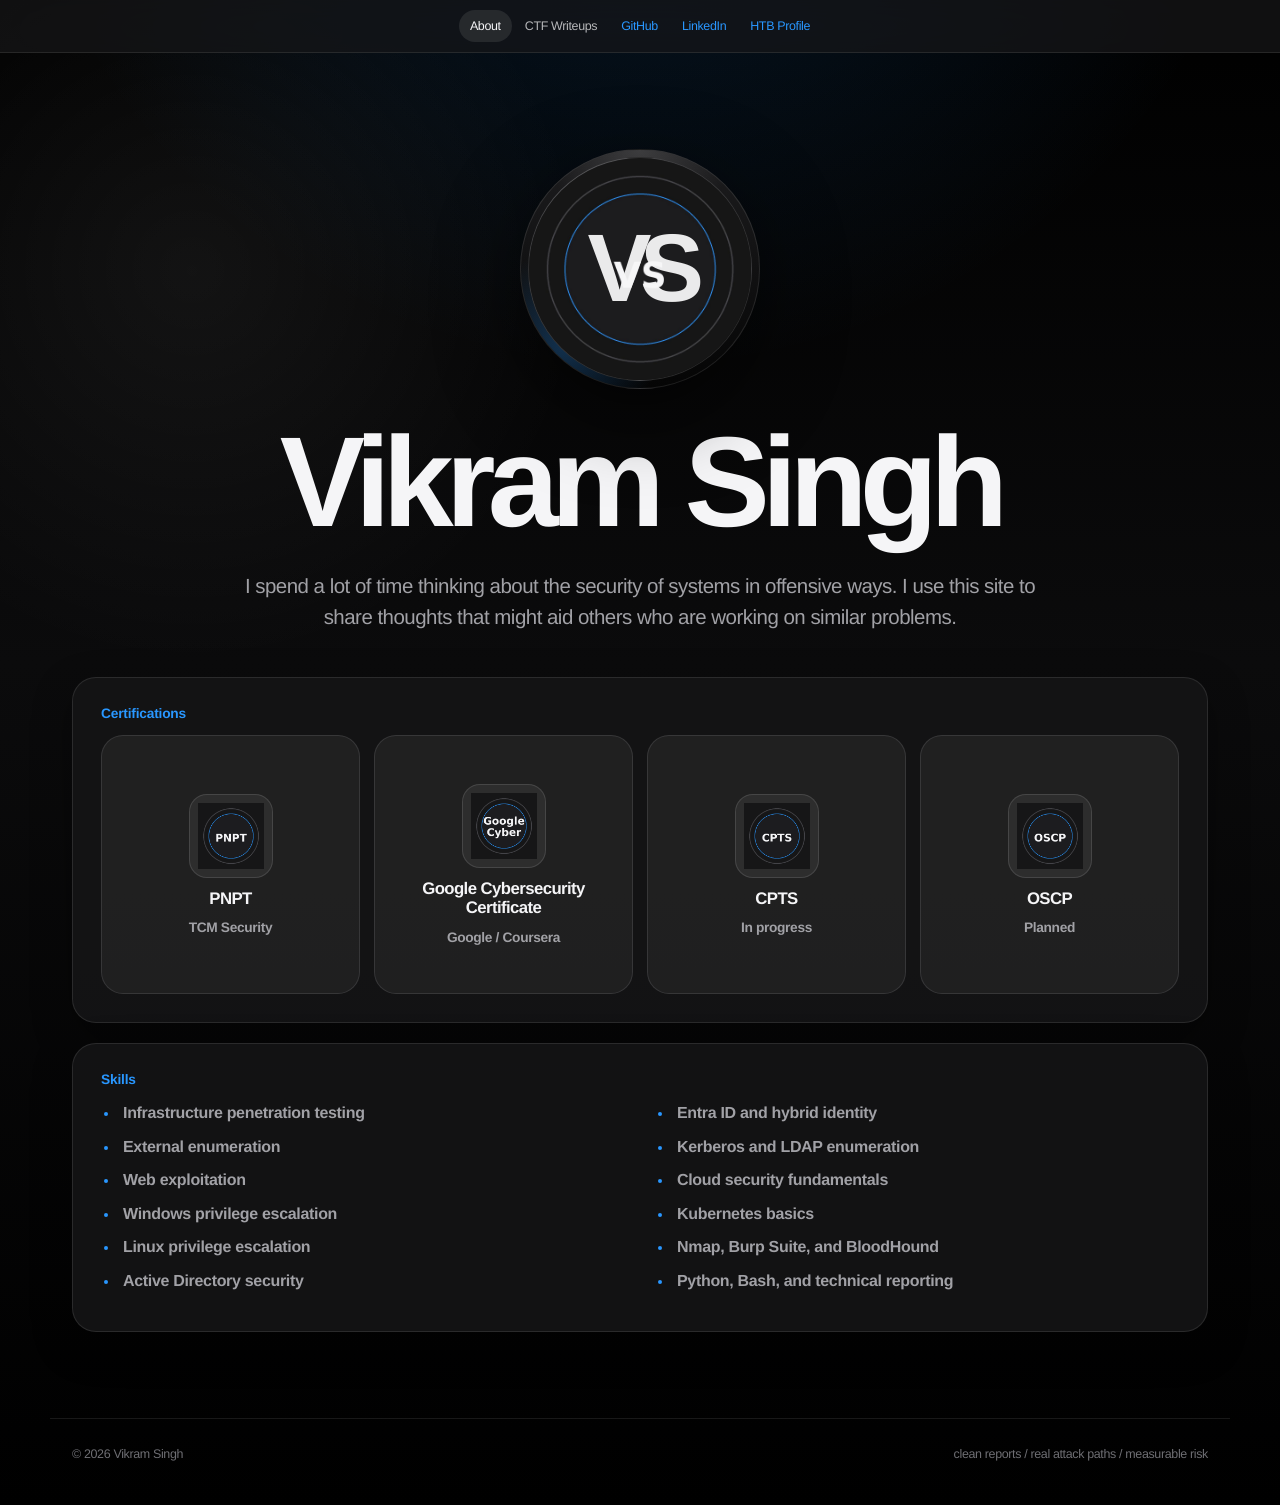
==== index.html @ 24d96edd "Update index.html" ====
<!DOCTYPE html>
<html lang="en">
<head>
  <meta charset="UTF-8" />
  <meta name="viewport" content="width=device-width, initial-scale=1.0" />
  <meta name="description" content="Vikram Singh — aspiring penetration tester focused on infrastructure security, Active Directory, hybrid identity, cloud misconfigurations, and technical reporting." />
  <title>Vikram Singh | Penetration Testing Portfolio</title>
  <link rel="stylesheet" href="assets/css/styles.css" />
</head>
<body>
  <canvas id="matrixCanvas" aria-hidden="true"></canvas>
  <div class="noise" aria-hidden="true"></div>
  <div class="orb one" aria-hidden="true"></div>
  <div class="orb two" aria-hidden="true"></div>

  <header class="site-header">
    <nav class="nav-shell" aria-label="Primary navigation">
      <button class="mobile-toggle" id="mobileToggle" type="button" aria-label="Toggle navigation">menu</button>
      <div class="nav-links" id="navLinks">
        <a class="nav-link" data-route="about" href="#about">About</a>
        <a class="nav-link" data-route="writeups" href="#writeups">CTF Writeups</a>
        <a class="nav-link external-link" href="https://github.com/Vikram-Singh-Gill" target="_blank" rel="noopener">GitHub</a>
        <a class="nav-link external-link" href="www.linkedin.com/in/vikram-singh-gill" target="_blank" rel="noopener">LinkedIn</a>
        <a class="nav-link external-link" href="https://profile.hackthebox.com/profile/019db6a4-2dd8-7208-b304-27d9979fbb0a" target="_blank" rel="noopener">HTB Profile</a>
      </div>
    </nav>
  </header>

  <main>
    <section id="about" class="page active" data-page="about">
      <div class="container hero about-hero">
        <aside class="profile-card round-profile" aria-label="Profile picture">
          <div class="profile-frame">
            <div class="profile-fallback">VS</div>
            <img src="assets/profile.jpg" alt="Vikram Singh profile picture" onerror="this.style.display='none'" />
          </div>
        </aside>

        <div>
          <h1>Vikram <span class="mono-accent">Singh</span></h1>
          <p class="about-copy">I spend a lot of time thinking about the security of systems in offensive ways. I use this site to share thoughts that might aid others who are working on similar problems.</p>
        </div>
      </div>

      <div class="container certifications-section">
        <article class="card cert-card">
          <div class="panel-title">Certifications</div>
          <div class="cert-grid">
            <a class="cert-link" href="https://certifications.tcm-sec.com/pnpt/" target="_blank" rel="noopener">
              <div class="cert-logo">
                <img src="assets/certs/pnpt.png" alt="PNPT logo" onerror="this.style.display='none'; this.nextElementSibling.style.display='block';" />
                <span style="display: none;">PNPT</span>
              </div>
              <strong>PNPT</strong>
              <span>TCM Security</span>
            </a>
            <a class="cert-link" href="https://www.coursera.org/professional-certificates/google-cybersecurity" target="_blank" rel="noopener">
              <div class="cert-logo">
                <img src="assets/certs/google-cybersecurity.png" alt="Google Cybersecurity Certificate logo" onerror="this.style.display='none'; this.nextElementSibling.style.display='block';" />
                <span style="display: none;">G</span>
              </div>
              <strong>Google Cybersecurity Certificate</strong>
              <span>Google / Coursera</span>
            </a>
            <a class="cert-link" href="https://academy.hackthebox.com/preview/certifications/htb-certified-penetration-testing-specialist" target="_blank" rel="noopener">
              <div class="cert-logo">
                <img src="assets/certs/cpts.png" alt="CPTS logo" onerror="this.style.display='none'; this.nextElementSibling.style.display='block';" />
                <span style="display: none;">CPTS</span>
              </div>
              <strong>CPTS</strong>
              <span>In progress</span>
            </a>
            <a class="cert-link" href="https://www.offsec.com/courses/pen-200/" target="_blank" rel="noopener">
              <div class="cert-logo">
                <img src="assets/certs/oscp.png" alt="OSCP logo" onerror="this.style.display='none'; this.nextElementSibling.style.display='block';" />
                <span style="display: none;">OSCP</span>
              </div>
              <strong>OSCP</strong>
              <span>Planned</span>
            </a>
          </div>
        </article>

        <article class="card skills-card" style="margin-top: 20px;">
          <div class="panel-title">Skills</div>
          <ul class="skills-list">
            <li>Infrastructure penetration testing</li>
            <li>External enumeration</li>
            <li>Web exploitation</li>
            <li>Windows privilege escalation</li>
            <li>Linux privilege escalation</li>
            <li>Active Directory security</li>
            <li>Entra ID and hybrid identity</li>
            <li>Kerberos and LDAP enumeration</li>
            <li>Cloud security fundamentals</li>
            <li>Kubernetes basics</li>
            <li>Nmap, Burp Suite, and BloodHound</li>
            <li>Python, Bash, and technical reporting</li>
          </ul>
        </article>
      </div>
    </section>

    <section id="writeups" class="page" data-page="writeups">
      <div class="container">
        <div class="section-heading">
          <div>
            <div class="section-kicker">./ctf-writeups --retired-authorized</div>
            <h2 class="section-title">CTF writeups.</h2>
          </div>
          <p class="section-copy">Blog-style notes for retired or authorized CTF machines. Each writeup focuses on methodology, key decisions, commands, and lessons learned.</p>
        </div>
        <div class="grid three" id="writeupsGrid"></div>
      </div>
    </section>
  </main>

  <footer>
    <span>© <span id="year"></span> Vikram Singh</span>
    <span>clean reports / real attack paths / measurable risk</span>
  </footer>

  <script src="assets/js/main.js"></script>
</body>
</html>
---- assets/css/styles.css ----
:root {
  --bg: #000000;
  --bg-soft: #0b0b0c;
  --panel: #161617;
  --panel-hover: #1d1d1f;
  --panel-soft: rgba(255, 255, 255, 0.055);
  --text: #f5f5f7;
  --muted: #a1a1a6;
  --dim: #6e6e73;
  --line: rgba(255, 255, 255, 0.1);
  --accent: #2997ff;
  --accent-hover: #46a6ff;
  --accent-soft: rgba(41, 151, 255, 0.14);
  --success: #30d158;
  --yellow: #ffd60a;
  --red: #ff453a;
  --shadow: 0 28px 80px rgba(0, 0, 0, 0.52);
  --shadow-soft: 0 14px 38px rgba(0, 0, 0, 0.34);
  --radius-xl: 34px;
  --radius-lg: 24px;
  --max: 1180px;
  --sans: -apple-system, BlinkMacSystemFont, "SF Pro Display", "SF Pro Text", "Helvetica Neue", Helvetica, Arial, sans-serif;
  --mono: "SFMono-Regular", "SF Mono", Consolas, "Liberation Mono", Menlo, monospace;
}

* { box-sizing: border-box; }

html {
  scroll-behavior: smooth;
  background: var(--bg);
}

body {
  margin: 0;
  min-height: 100vh;
  background:
    radial-gradient(circle at 50% -18%, rgba(41, 151, 255, 0.18), transparent 34%),
    radial-gradient(circle at 15% 18%, rgba(255, 255, 255, 0.06), transparent 24%),
    linear-gradient(180deg, #000000 0%, #0b0b0c 44%, #000000 100%);
  color: var(--text);
  font-family: var(--sans);
  letter-spacing: -0.022em;
  overflow-x: hidden;
  -webkit-font-smoothing: antialiased;
  text-rendering: geometricPrecision;
}

body::selection { background: var(--accent-soft); color: var(--text); }

a { color: inherit; text-decoration: none; }
img { max-width: 100%; display: block; }

#matrixCanvas {
  position: fixed;
  inset: 0;
  z-index: -3;
  opacity: 0.08;
  pointer-events: none;
  mix-blend-mode: screen;
}

.noise {
  position: fixed;
  inset: 0;
  z-index: -2;
  opacity: 0.035;
  pointer-events: none;
  background-image: url("data:image/svg+xml,%3Csvg viewBox='0 0 220 220' xmlns='http://www.w3.org/2000/svg'%3E%3Cfilter id='n'%3E%3CfeTurbulence type='fractalNoise' baseFrequency='0.75' numOctaves='4' stitchTiles='stitch'/%3E%3C/filter%3E%3Crect width='100%25' height='100%25' filter='url(%23n)' opacity='0.55'/%3E%3C/svg%3E");
}

.orb {
  position: fixed;
  width: 540px;
  height: 540px;
  border-radius: 999px;
  z-index: -1;
  pointer-events: none;
  filter: blur(26px);
  opacity: 0.55;
}

.orb.one {
  top: 140px;
  left: -270px;
  background: radial-gradient(circle, rgba(41, 151, 255, 0.12), transparent 68%);
}

.orb.two {
  right: -270px;
  bottom: 80px;
  background: radial-gradient(circle, rgba(255, 255, 255, 0.07), transparent 68%);
}

.site-header {
  position: sticky;
  top: 0;
  z-index: 50;
  border-bottom: 1px solid rgba(255, 255, 255, 0.09);
  background: rgba(22, 22, 23, 0.74);
  backdrop-filter: saturate(180%) blur(24px);
  -webkit-backdrop-filter: saturate(180%) blur(24px);
}

.nav-shell {
  max-width: var(--max);
  margin: 0 auto;
  min-height: 52px;
  padding: 0 22px;
  display: flex;
  align-items: center;
  justify-content: center;
  gap: 18px;
}

.nav-links {
  display: flex;
  align-items: center;
  justify-content: flex-end;
  flex-wrap: wrap;
  gap: 2px;
}

.nav-link {
  border: 1px solid transparent;
  color: rgba(245, 245, 247, 0.72);
  font-size: 0.78rem;
  font-weight: 500;
  padding: 8px 10px;
  border-radius: 999px;
  transition: color 160ms ease, background 160ms ease;
}

.nav-link:hover,
.nav-link.active {
  color: var(--text);
  background: rgba(255, 255, 255, 0.09);
}

.external-link { color: var(--accent); }

.mobile-toggle {
  display: none;
  border: 0;
  background: transparent;
  color: var(--text);
  border-radius: 999px;
  padding: 8px 10px;
  font-family: var(--sans);
  font-size: 0.82rem;
  cursor: pointer;
}

main { min-height: calc(100vh - 90px); }

.page {
  display: none;
  animation: pageIn 420ms ease both;
}

.page.active { display: block; }

@keyframes pageIn {
  from { opacity: 0; transform: translateY(8px); }
  to { opacity: 1; transform: translateY(0); }
}

.container {
  max-width: var(--max);
  margin: 0 auto;
  padding: 86px 22px;
}

.hero {
  min-height: calc(100vh - 53px);
  display: grid;
  grid-template-columns: minmax(0, 1.1fr) minmax(280px, 0.9fr);
  gap: 42px;
  align-items: center;
  padding-top: 74px;
  padding-bottom: 82px;
}

.eyebrow {
  display: inline-flex;
  align-items: center;
  gap: 9px;
  margin-bottom: 18px;
  border: 1px solid rgba(255, 255, 255, 0.11);
  background: rgba(255, 255, 255, 0.07);
  color: var(--muted);
  border-radius: 999px;
  padding: 7px 12px;
  font-size: 0.78rem;
  font-weight: 600;
  letter-spacing: -0.01em;
}

.status-dot {
  width: 8px;
  height: 8px;
  border-radius: 50%;
  background: var(--success);
  box-shadow: 0 0 0 4px rgba(48, 209, 88, 0.14);
}

h1, h2, h3, h4 {
  margin: 0;
  line-height: 1.03;
  letter-spacing: -0.062em;
}

h1 {
  max-width: 880px;
  font-size: clamp(4.2rem, 10vw, 8.9rem);
  font-weight: 700;
}

.about-hero {
  min-height: auto;
  grid-template-columns: 1fr;
  justify-items: center;
  text-align: center;
  gap: 28px;
  padding-top: 96px;
  padding-bottom: 44px;
}

.about-copy {
  max-width: 820px;
  margin: 22px auto 0;
  color: var(--muted);
  font-size: clamp(1.08rem, 1.8vw, 1.28rem);
  line-height: 1.52;
  letter-spacing: -0.025em;
}

.profile-card {
  position: relative;
  border: 1px solid rgba(255, 255, 255, 0.1);
  background: linear-gradient(180deg, #1d1d1f 0%, #050505 100%);
  border-radius: var(--radius-xl);
  padding: 18px;
  box-shadow: var(--shadow);
  overflow: hidden;
  color: var(--text);
}

.profile-card::before {
  content: "";
  position: absolute;
  inset: 0;
  background:
    radial-gradient(circle at 50% 0%, rgba(255, 255, 255, 0.14), transparent 34%),
    radial-gradient(circle at 18% 82%, rgba(41, 151, 255, 0.28), transparent 34%);
  pointer-events: none;
}

.profile-frame {
  position: relative;
  z-index: 1;
  aspect-ratio: 4 / 5;
  overflow: hidden;
  border-radius: 26px;
  border: 1px solid rgba(255, 255, 255, 0.13);
  background:
    radial-gradient(circle at 35% 18%, rgba(255, 255, 255, 0.18), transparent 34%),
    linear-gradient(145deg, #2a2a2d, #050505);
}

.profile-frame img {
  width: 100%;
  height: 100%;
  object-fit: cover;
}

.profile-fallback {
  position: absolute;
  inset: 0;
  display: grid;
  place-items: center;
  color: rgba(245, 245, 247, 0.95);
  font-size: clamp(3.8rem, 10vw, 6rem);
  font-weight: 700;
  letter-spacing: -0.12em;
}

.round-profile {
  width: clamp(170px, 24vw, 240px);
  height: clamp(170px, 24vw, 240px);
  padding: 7px;
  border-radius: 50%;
  margin: 0 auto;
}

.round-profile .profile-frame {
  width: 100%;
  height: 100%;
  aspect-ratio: 1;
  border-radius: 50%;
}

.certifications-section { padding-top: 0; }

.cert-card, .skills-card { width: 100%; }

.cert-grid {
  display: grid;
  grid-template-columns: repeat(4, minmax(0, 1fr));
  gap: 14px;
  margin-top: 4px;
}

.cert-link {
  display: flex;
  flex-direction: column;
  align-items: center;
  justify-content: center;
  gap: 12px;
  aspect-ratio: 1 / 1;
  width: 100%;
  border: 1px solid rgba(255, 255, 255, 0.1);
  background: rgba(255, 255, 255, 0.055);
  border-radius: 22px;
  padding: 20px;
  text-align: center;
  transition: transform 180ms ease, border-color 180ms ease, background 180ms ease;
}

.cert-link:hover {
  transform: translateY(-3px);
  border-color: rgba(41, 151, 255, 0.38);
  background: var(--accent-soft);
}

.cert-logo {
  width: 84px;
  height: 84px;
  display: grid;
  place-items: center;
  border: 1px solid rgba(255, 255, 255, 0.12);
  background: rgba(255, 255, 255, 0.06);
  border-radius: 18px;
  overflow: hidden;
}

.cert-logo img {
  width: 100%;
  height: 100%;
  object-fit: contain;
  padding: 8px;
}

.cert-logo span {
  color: var(--accent);
  font-size: 1rem;
  font-weight: 800;
  text-align: center;
  white-space: normal;
}

.cert-link strong {
  color: var(--text);
  font-size: 1.05rem;
  line-height: 1.12;
  letter-spacing: -0.035em;
}

.cert-link > span {
  color: var(--muted);
  font-size: 0.86rem;
  font-weight: 600;
  text-align: center;
  white-space: normal;
}

.section-heading {
  display: flex;
  align-items: end;
  justify-content: space-between;
  gap: 24px;
  margin-bottom: 26px;
}

.section-kicker {
  color: var(--accent);
  font-size: 0.82rem;
  font-weight: 700;
  margin-bottom: 12px;
  letter-spacing: -0.01em;
}

.section-title {
  color: var(--text);
  font-size: clamp(2.7rem, 6vw, 5.1rem);
  font-weight: 700;
}

.section-copy {
  max-width: 590px;
  color: var(--muted);
  font-size: 1.04rem;
  line-height: 1.58;
  letter-spacing: -0.025em;
}

.grid {
  display: grid;
  gap: 20px;
}

.grid.three { grid-template-columns: repeat(3, minmax(0, 1fr)); }

.card {
  position: relative;
  border: 1px solid rgba(255, 255, 255, 0.1);
  background: rgba(22, 22, 23, 0.86);
  border-radius: var(--radius-lg);
  padding: 28px;
  box-shadow: var(--shadow-soft);
  overflow: hidden;
  transition: transform 220ms ease, box-shadow 220ms ease, background 220ms ease, border-color 220ms ease;
}

.card:hover {
  transform: translateY(-3px);
  border-color: rgba(255, 255, 255, 0.16);
  background: rgba(29, 29, 31, 0.95);
  box-shadow: var(--shadow);
}

.card h3 {
  position: relative;
  z-index: 1;
  color: var(--text);
  font-size: 1.55rem;
  font-weight: 700;
  letter-spacing: -0.045em;
  margin-bottom: 12px;
}

.card p, .card li {
  position: relative;
  z-index: 1;
  color: var(--muted);
  line-height: 1.58;
  letter-spacing: -0.02em;
}

.card ul {
  position: relative;
  z-index: 1;
  margin: 0;
  padding-left: 18px;
}

.panel-title {
  color: var(--accent);
  font-size: 0.86rem;
  font-weight: 700;
  margin-bottom: 14px;
  letter-spacing: -0.015em;
}

.skills-list {
  columns: 2;
  column-gap: 48px;
  margin: 0;
  padding-left: 20px;
}

.skills-list li {
  break-inside: avoid;
  color: var(--muted);
  font-size: 1rem;
  font-weight: 600;
  line-height: 1.6;
  margin-bottom: 8px;
  padding-left: 4px;
}

.skills-list li::marker { color: var(--accent); }

.rank {
  display: inline-flex;
  align-items: center;
  gap: 8px;
  margin-bottom: 20px;
  color: var(--accent);
  border: 1px solid rgba(41, 151, 255, 0.24);
  background: var(--accent-soft);
  border-radius: 999px;
  padding: 7px 11px;
  font-size: 0.76rem;
  font-weight: 700;
  letter-spacing: -0.01em;
}

.difficulty-easy {
  color: var(--success);
  border-color: rgba(48, 209, 88, 0.28);
  background: rgba(48, 209, 88, 0.12);
}

.difficulty-medium {
  color: var(--yellow);
  border-color: rgba(255, 214, 10, 0.32);
  background: rgba(255, 214, 10, 0.12);
}

.difficulty-hard, .difficulty-insane {
  color: var(--red);
  border-color: rgba(255, 69, 58, 0.32);
  background: rgba(255, 69, 58, 0.12);
}

.hero-actions {
  display: flex;
  flex-wrap: wrap;
  gap: 13px;
  margin-top: 34px;
}

.btn {
  display: inline-flex;
  align-items: center;
  justify-content: center;
  gap: 10px;
  min-height: 44px;
  border-radius: 999px;
  padding: 0 20px;
  border: 1px solid rgba(41, 151, 255, 0.28);
  color: var(--accent);
  background: transparent;
  font-weight: 600;
  font-size: 0.98rem;
  transition: 180ms ease;
  cursor: pointer;
}

.btn:hover {
  color: var(--accent-hover);
  transform: translateY(-1px);
}

.writeup-layout {
  display: grid;
  grid-template-columns: minmax(0, 1fr) 270px;
  gap: 24px;
  align-items: start;
}

.toc {
  position: sticky;
  top: 84px;
  border: 1px solid rgba(255, 255, 255, 0.09);
  background: rgba(22, 22, 23, 0.82);
  backdrop-filter: saturate(180%) blur(22px);
  -webkit-backdrop-filter: saturate(180%) blur(22px);
  border-radius: var(--radius-lg);
  padding: 18px;
  box-shadow: var(--shadow-soft);
}

.toc h3 {
  color: var(--text);
  font-size: 0.9rem;
  margin-bottom: 12px;
  letter-spacing: -0.02em;
}

.toc a {
  display: block;
  color: var(--muted);
  border-radius: 12px;
  padding: 9px 10px;
  font-size: 0.9rem;
  transition: 160ms ease;
}

.toc a:hover {
  color: var(--accent);
  background: var(--accent-soft);
}

.article {
  border: 1px solid rgba(255, 255, 255, 0.1);
  background: rgba(22, 22, 23, 0.88);
  border-radius: var(--radius-xl);
  padding: clamp(26px, 5vw, 52px);
  box-shadow: var(--shadow-soft);
}

.article h1 {
  color: var(--text);
  font-size: clamp(2.9rem, 6vw, 5.7rem);
  margin-bottom: 18px;
  font-weight: 700;
}

.article h2 {
  color: var(--text);
  margin-top: 48px;
  margin-bottom: 12px;
  font-size: clamp(1.8rem, 4vw, 2.7rem);
  font-weight: 700;
}

.article h3 {
  color: var(--text);
  margin-top: 28px;
  margin-bottom: 10px;
  font-size: 1.32rem;
  font-weight: 700;
}

.article p, .article li {
  color: var(--muted);
  line-height: 1.66;
  font-size: 1.04rem;
  letter-spacing: -0.02em;
}

.article code {
  font-family: var(--mono);
  color: var(--text);
  background: rgba(255, 255, 255, 0.075);
  border: 1px solid rgba(255, 255, 255, 0.11);
  border-radius: 8px;
  padding: 2px 6px;
}

pre {
  overflow: auto;
  border: 1px solid rgba(255, 255, 255, 0.11);
  background: #050505;
  border-radius: 20px;
  padding: 20px;
  color: #f5f5f7;
  line-height: 1.65;
}

pre code {
  padding: 0;
  border: 0;
  background: transparent;
  color: inherit;
}

.placeholder-image {
  display: grid;
  place-items: center;
  min-height: 260px;
  border: 1px dashed rgba(255, 255, 255, 0.16);
  background: rgba(255, 255, 255, 0.05);
  border-radius: var(--radius-lg);
  color: var(--dim);
  margin: 20px 0;
  font-weight: 600;
}

.info-table {
  width: 100%;
  border-collapse: collapse;
  overflow: hidden;
  border-radius: 18px;
  border: 1px solid rgba(255, 255, 255, 0.1);
  margin: 18px 0 8px;
  background: rgba(255, 255, 255, 0.04);
}

.info-table th,
.info-table td {
  border-bottom: 1px solid rgba(255, 255, 255, 0.09);
  padding: 14px 15px;
  text-align: left;
}

.info-table th {
  color: var(--text);
  font-size: 0.84rem;
  font-weight: 700;
  background: rgba(255, 255, 255, 0.06);
}

.info-table td { color: var(--muted); }

.info-table tr:last-child th,
.info-table tr:last-child td { border-bottom: 0; }

footer {
  max-width: var(--max);
  margin: 0 auto;
  padding: 28px 22px 44px;
  color: var(--dim);
  display: flex;
  align-items: center;
  justify-content: space-between;
  gap: 14px;
  border-top: 1px solid rgba(255, 255, 255, 0.09);
  font-size: 0.78rem;
  font-weight: 500;
}

@media (max-width: 920px) {
  .cert-grid { grid-template-columns: repeat(2, minmax(0, 1fr)); }
  .hero, .writeup-layout, .grid.three { grid-template-columns: 1fr; }
  .hero { min-height: auto; }
  .profile-card { max-width: 480px; }
  .toc { position: static; order: -1; }
}

@media (max-width: 760px) {
  .cert-grid { grid-template-columns: 1fr; }
  .skills-list { columns: 1; }
  .cert-link { aspect-ratio: auto; min-height: 190px; }
  .nav-shell {
    align-items: center;
    min-height: auto;
    flex-wrap: wrap;
    padding: 11px 16px;
  }
  .mobile-toggle {
    display: inline-flex;
    margin-left: auto;
  }
  .nav-links {
    width: 100%;
    display: none;
    justify-content: flex-start;
    padding: 8px 0 4px;
  }
  .nav-links.open { display: flex; }
  .nav-link { font-size: 0.84rem; }
  .container { padding: 58px 18px; }
  .hero { padding-top: 52px; }
  h1 { font-size: clamp(3.5rem, 16vw, 5.3rem); }
  .section-heading {
    align-items: start;
    flex-direction: column;
  }
  .article { border-radius: 24px; }
  footer {
    flex-direction: column;
    align-items: flex-start;
  }
}
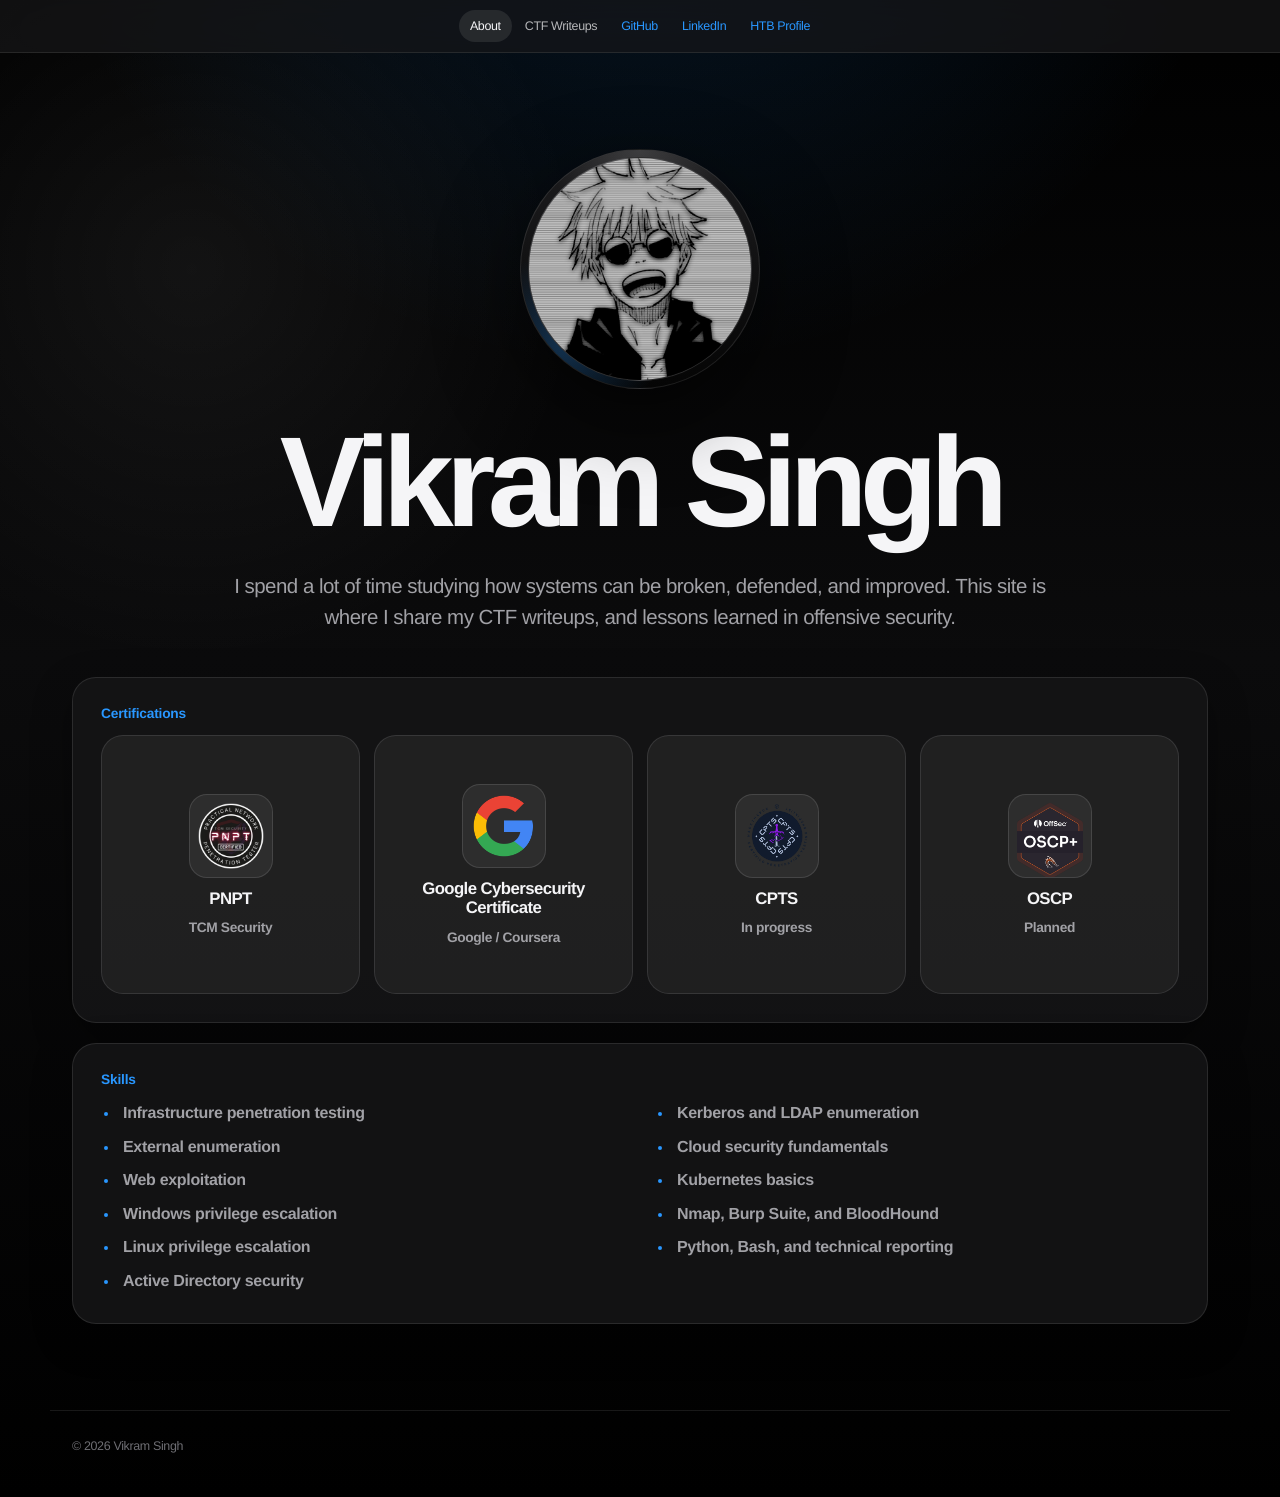
==== commit dafe2ab9: "site-update" ====
--- a/index.html
+++ b/index.html
@@ -20,7 +20,7 @@
         <a class="nav-link" data-route="about" href="#about">About</a>
         <a class="nav-link" data-route="writeups" href="#writeups">CTF Writeups</a>
         <a class="nav-link external-link" href="https://github.com/Vikram-Singh-Gill" target="_blank" rel="noopener">GitHub</a>
-        <a class="nav-link external-link" href="www.linkedin.com/in/vikram-singh-gill" target="_blank" rel="noopener">LinkedIn</a>
+        <a class="nav-link external-link" href="https://linkedin.com/in/vikram-singh-gill/" target="_blank" rel="noopener">LinkedIn</a>
         <a class="nav-link external-link" href="https://profile.hackthebox.com/profile/019db6a4-2dd8-7208-b304-27d9979fbb0a" target="_blank" rel="noopener">HTB Profile</a>
       </div>
     </nav>
@@ -31,14 +31,14 @@
       <div class="container hero about-hero">
         <aside class="profile-card round-profile" aria-label="Profile picture">
           <div class="profile-frame">
-            <div class="profile-fallback">VS</div>
+            <div class="profile-fallback"></div>
             <img src="assets/profile.jpg" alt="Vikram Singh profile picture" onerror="this.style.display='none'" />
           </div>
         </aside>
 
         <div>
           <h1>Vikram <span class="mono-accent">Singh</span></h1>
-          <p class="about-copy">I spend a lot of time thinking about the security of systems in offensive ways. I use this site to share thoughts that might aid others who are working on similar problems.</p>
+          <p class="about-copy">I spend a lot of time studying how systems can be broken, defended, and improved. This site is where I share my CTF writeups, and lessons learned in offensive security.</p>
         </div>
       </div>
 
@@ -46,7 +46,7 @@
         <article class="card cert-card">
           <div class="panel-title">Certifications</div>
           <div class="cert-grid">
-            <a class="cert-link" href="https://certifications.tcm-sec.com/pnpt/" target="_blank" rel="noopener">
+            <a class="cert-link" href="https://certified.tcm-sec.com/efb4b038-168c-4707-b056-742bb297f862#acc.am1jQiqA" target="_blank" rel="noopener">
               <div class="cert-logo">
                 <img src="assets/certs/pnpt.png" alt="PNPT logo" onerror="this.style.display='none'; this.nextElementSibling.style.display='block';" />
                 <span style="display: none;">PNPT</span>
@@ -54,7 +54,7 @@
               <strong>PNPT</strong>
               <span>TCM Security</span>
             </a>
-            <a class="cert-link" href="https://www.coursera.org/professional-certificates/google-cybersecurity" target="_blank" rel="noopener">
+            <a class="cert-link" href="https://www.coursera.org/account/accomplishments/verify/4VL8Q26AAB4K" target="_blank" rel="noopener">
               <div class="cert-logo">
                 <img src="assets/certs/google-cybersecurity.png" alt="Google Cybersecurity Certificate logo" onerror="this.style.display='none'; this.nextElementSibling.style.display='block';" />
                 <span style="display: none;">G</span>
@@ -90,7 +90,6 @@
             <li>Windows privilege escalation</li>
             <li>Linux privilege escalation</li>
             <li>Active Directory security</li>
-            <li>Entra ID and hybrid identity</li>
             <li>Kerberos and LDAP enumeration</li>
             <li>Cloud security fundamentals</li>
             <li>Kubernetes basics</li>
@@ -105,7 +104,6 @@
       <div class="container">
         <div class="section-heading">
           <div>
-            <div class="section-kicker">./ctf-writeups --retired-authorized</div>
             <h2 class="section-title">CTF writeups.</h2>
           </div>
           <p class="section-copy">Blog-style notes for retired or authorized CTF machines. Each writeup focuses on methodology, key decisions, commands, and lessons learned.</p>
@@ -117,7 +115,7 @@
 
   <footer>
     <span>© <span id="year"></span> Vikram Singh</span>
-    <span>clean reports / real attack paths / measurable risk</span>
+    
   </footer>
 
   <script src="assets/js/main.js"></script>
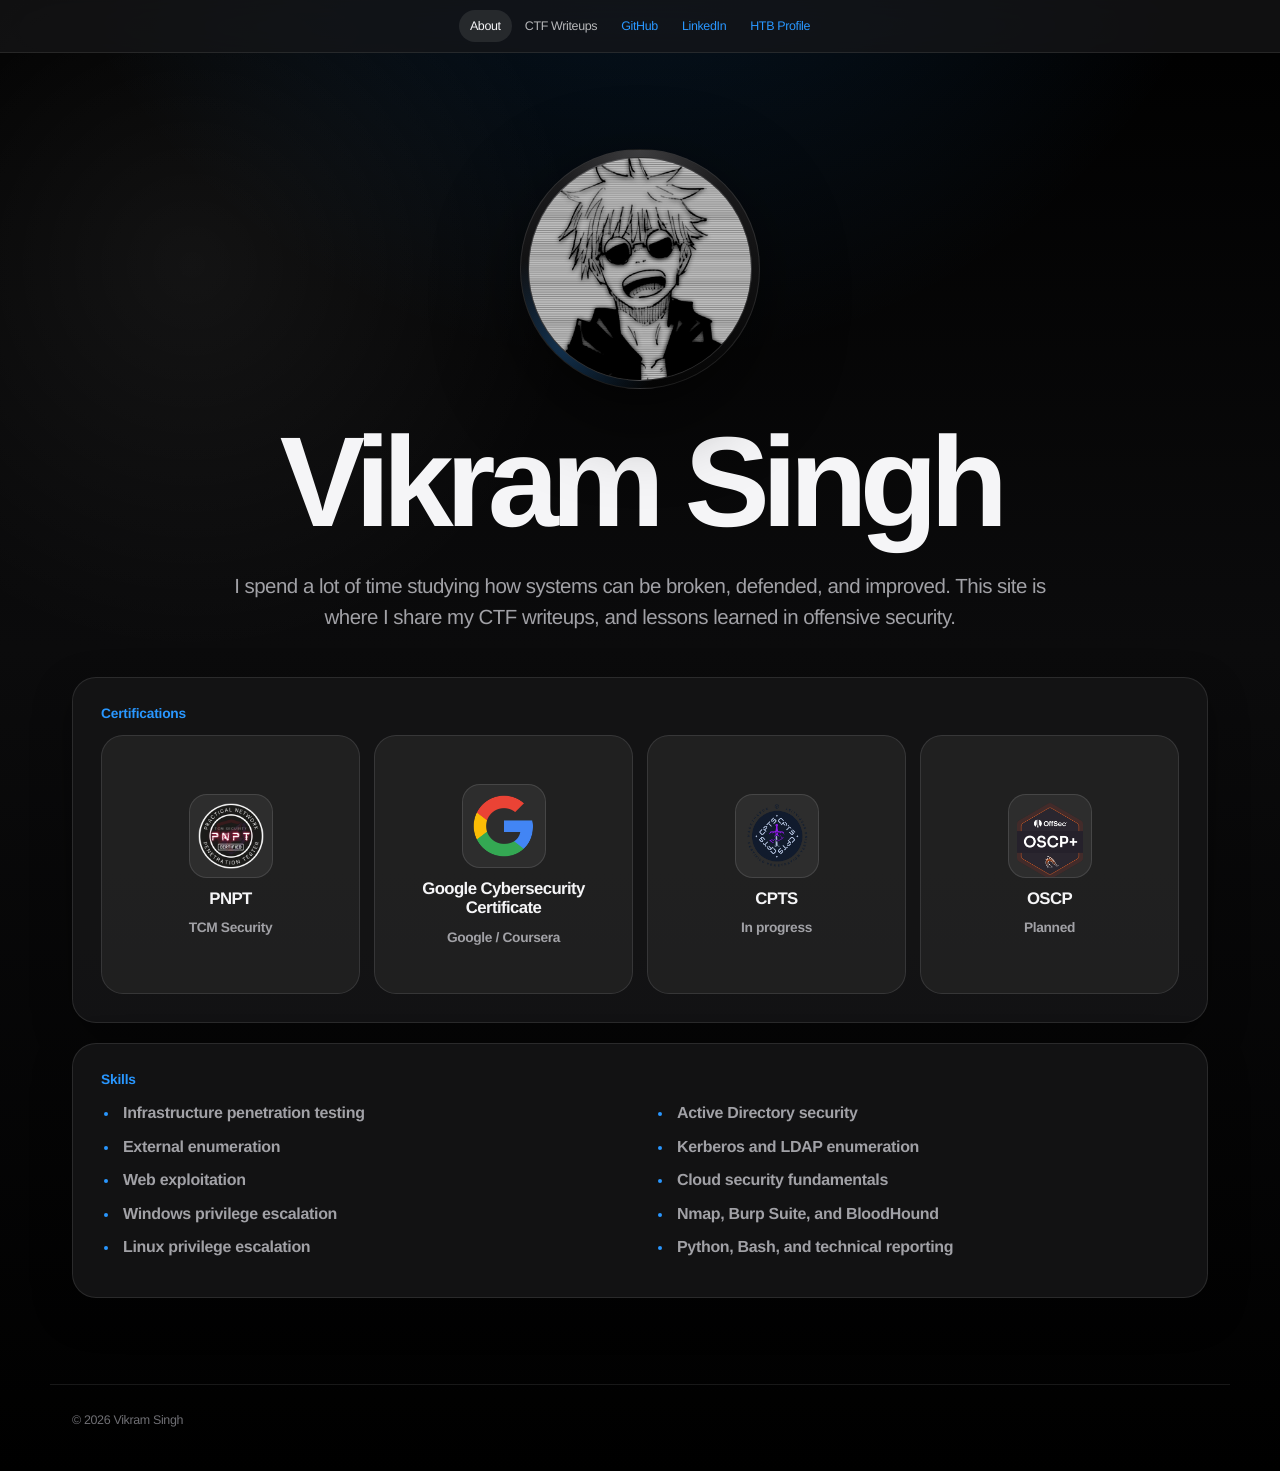
==== commit 2a38de15: "a" ====
--- a/index.html
+++ b/index.html
@@ -48,7 +48,7 @@
           <div class="cert-grid">
             <a class="cert-link" href="https://certified.tcm-sec.com/efb4b038-168c-4707-b056-742bb297f862#acc.am1jQiqA" target="_blank" rel="noopener">
               <div class="cert-logo">
-                <img src="assets/certs/pnpt.png" alt="PNPT logo" onerror="this.style.display='none'; this.nextElementSibling.style.display='block';" />
+                <img src="assets/certs/pnpt.png" onerror="this.style.display='none'; this.nextElementSibling.style.display='block';" />
                 <span style="display: none;">PNPT</span>
               </div>
               <strong>PNPT</strong>
@@ -56,7 +56,7 @@
             </a>
             <a class="cert-link" href="https://www.coursera.org/account/accomplishments/verify/4VL8Q26AAB4K" target="_blank" rel="noopener">
               <div class="cert-logo">
-                <img src="assets/certs/google-cybersecurity.png" alt="Google Cybersecurity Certificate logo" onerror="this.style.display='none'; this.nextElementSibling.style.display='block';" />
+                <img src="assets/certs/google-cybersecurity.png" onerror="this.style.display='none'; this.nextElementSibling.style.display='block';" />
                 <span style="display: none;">G</span>
               </div>
               <strong>Google Cybersecurity Certificate</strong>
@@ -64,7 +64,7 @@
             </a>
             <a class="cert-link" href="https://academy.hackthebox.com/preview/certifications/htb-certified-penetration-testing-specialist" target="_blank" rel="noopener">
               <div class="cert-logo">
-                <img src="assets/certs/cpts.png" alt="CPTS logo" onerror="this.style.display='none'; this.nextElementSibling.style.display='block';" />
+                <img src="assets/certs/cpts.png" onerror="this.style.display='none'; this.nextElementSibling.style.display='block';" />
                 <span style="display: none;">CPTS</span>
               </div>
               <strong>CPTS</strong>
@@ -72,7 +72,7 @@
             </a>
             <a class="cert-link" href="https://www.offsec.com/courses/pen-200/" target="_blank" rel="noopener">
               <div class="cert-logo">
-                <img src="assets/certs/oscp.png" alt="OSCP logo" onerror="this.style.display='none'; this.nextElementSibling.style.display='block';" />
+                <img src="assets/certs/oscp.png" onerror="this.style.display='none'; this.nextElementSibling.style.display='block';" />
                 <span style="display: none;">OSCP</span>
               </div>
               <strong>OSCP</strong>
@@ -92,7 +92,6 @@
             <li>Active Directory security</li>
             <li>Kerberos and LDAP enumeration</li>
             <li>Cloud security fundamentals</li>
-            <li>Kubernetes basics</li>
             <li>Nmap, Burp Suite, and BloodHound</li>
             <li>Python, Bash, and technical reporting</li>
           </ul>
@@ -118,6 +117,6 @@
     
   </footer>
 
-  <script src="assets/js/main.js"></script>
+  <script src="assets/js/main.js?v=2"></script>
 </body>
 </html>
--- a/assets/css/styles.css
+++ b/assets/css/styles.css
@@ -544,15 +544,15 @@
 
 .writeup-layout {
   display: grid;
-  grid-template-columns: minmax(0, 1fr) 270px;
-  gap: 24px;
+  grid-template-columns: minmax(0, 1fr) 160px;
+  gap: 5px;
   align-items: start;
 }
 
 .toc {
   position: sticky;
   top: 84px;
-  border: 1px solid rgba(255, 255, 255, 0.09);
+  border: px solid rgba(255, 255, 255, 0.09);
   background: rgba(22, 22, 23, 0.82);
   backdrop-filter: saturate(180%) blur(22px);
   -webkit-backdrop-filter: saturate(180%) blur(22px);
@@ -629,21 +629,87 @@
   padding: 2px 6px;
 }
 
-pre {
+/* Terminal-style code blocks only */
+.article pre {
+  position: relative;
   overflow: auto;
+  margin: 22px 0;
   border: 1px solid rgba(255, 255, 255, 0.11);
   background: #050505;
   border-radius: 20px;
-  padding: 20px;
-  color: #f5f5f7;
+  padding: 56px 20px 20px;
+  color: var(--text);
+  font-family: var(--mono);
+  font-size: 0.92rem;
   line-height: 1.65;
-}
-
-pre code {
+  letter-spacing: -0.01em;
+  box-shadow:
+    inset 0 1px 0 rgba(255, 255, 255, 0.06),
+    0 18px 42px rgba(0, 0, 0, 0.34);
+}
+
+.article pre::before {
+  content: "terminal";
+  position: absolute;
+  top: 0;
+  left: 0;
+  right: 0;
+  height: 38px;
+  display: flex;
+  align-items: center;
+  justify-content: center;
+  border-bottom: 1px solid rgba(255, 255, 255, 0.09);
+  background: rgba(255, 255, 255, 0.045);
+  color: var(--dim);
+  font-family: var(--mono);
+  font-size: 0.74rem;
+  font-weight: 700;
+  letter-spacing: 0.04em;
+  text-transform: uppercase;
+}
+
+.article pre::after {
+  content: "";
+  position: absolute;
+  top: 14px;
+  left: 18px;
+  width: 10px;
+  height: 10px;
+  border-radius: 50%;
+  background: var(--red);
+  box-shadow:
+    18px 0 0 var(--yellow),
+    36px 0 0 var(--success);
+  opacity: 0.9;
+}
+
+.article pre code {
+  display: block;
   padding: 0;
   border: 0;
   background: transparent;
   color: inherit;
+  white-space: pre;
+  tab-size: 2;
+}
+
+.article pre::-webkit-scrollbar {
+  height: 10px;
+  width: 10px;
+}
+
+.article pre::-webkit-scrollbar-track {
+  background: rgba(255, 255, 255, 0.04);
+  border-radius: 999px;
+}
+
+.article pre::-webkit-scrollbar-thumb {
+  background: rgba(255, 255, 255, 0.16);
+  border-radius: 999px;
+}
+
+.article pre::-webkit-scrollbar-thumb:hover {
+  background: rgba(255, 255, 255, 0.24);
 }
 
 .placeholder-image {
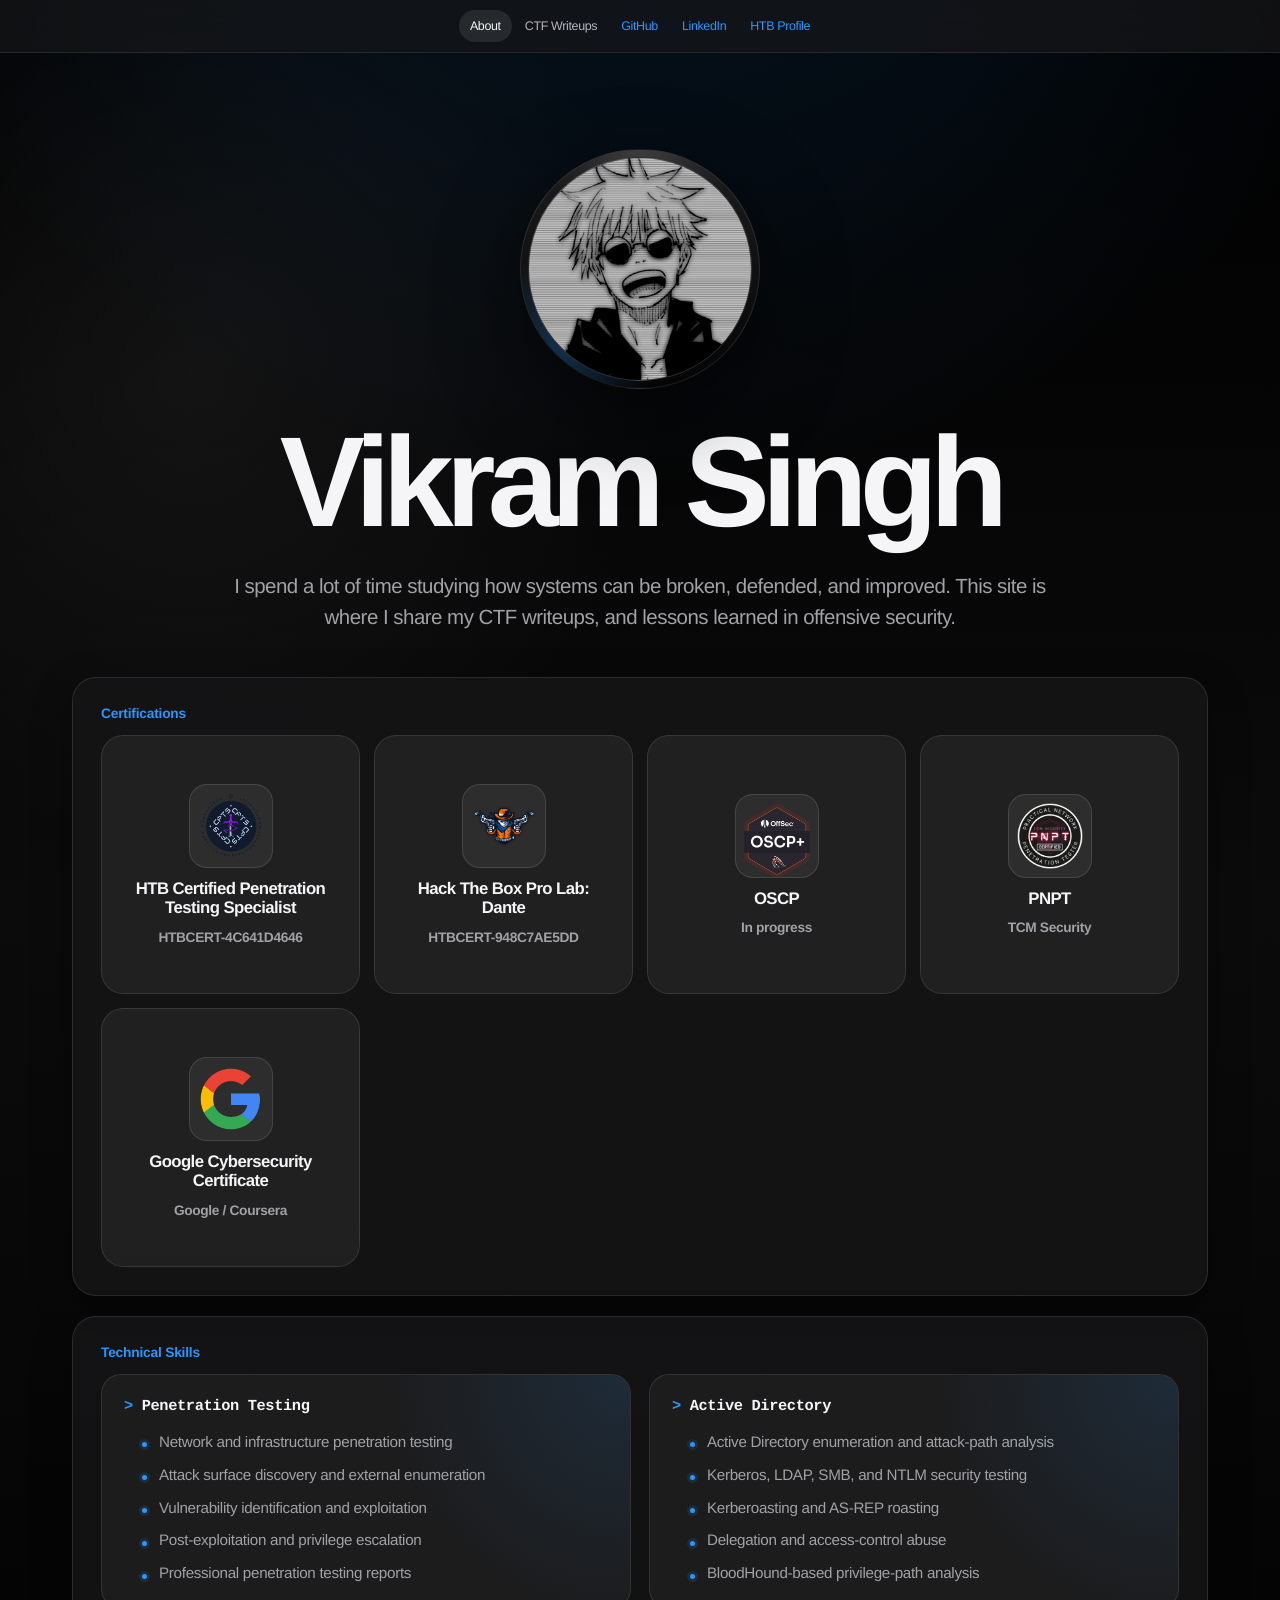
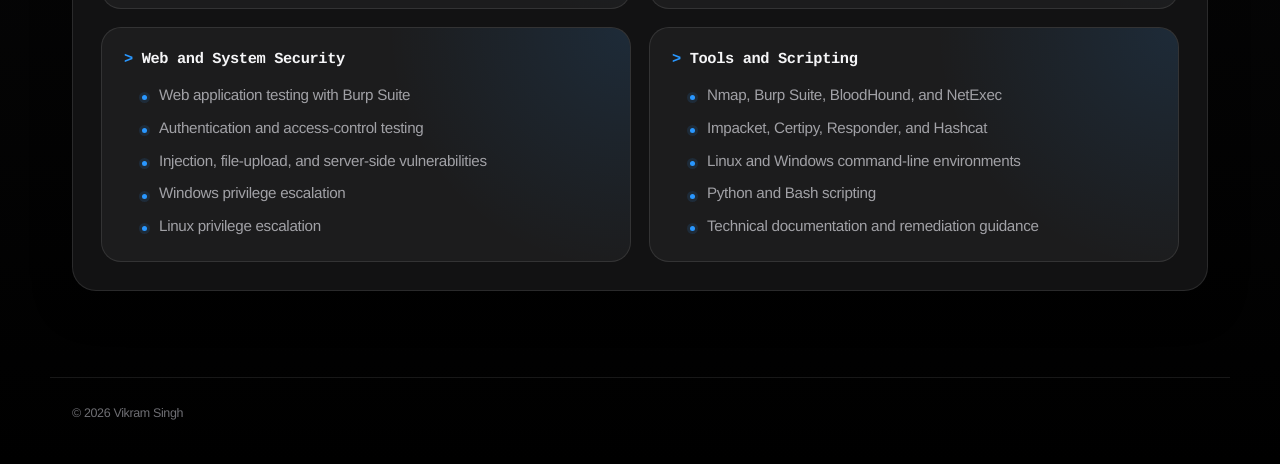
==== commit 12839349: "new changes" ====
--- a/index.html
+++ b/index.html
@@ -46,6 +46,30 @@
         <article class="card cert-card">
           <div class="panel-title">Certifications</div>
           <div class="cert-grid">
+             <a class="cert-link" href="https://academy.hackthebox.com/preview/certifications/htb-certified-penetration-testing-specialist" target="_blank" rel="noopener">
+              <div class="cert-logo">
+                <img src="assets/certs/cpts.png" onerror="this.style.display='none'; this.nextElementSibling.style.display='block';" />
+                <span style="display: none;">CPTS</span>
+              </div>
+              <strong>HTB Certified Penetration Testing Specialist</strong>
+              <span>HTBCERT-4C641D4646</span>
+            </a>
+             <a class="cert-link" href="https://app.hackthebox.com/prolabs/4?sort_by=created_at&sort_type=desc" target="_blank" rel="noopener">
+              <div class="cert-logo">
+                <img src="assets/certs/dante.png" onerror="this.style.display='none'; this.nextElementSibling.style.display='block';" />
+                <span style="display: none;">CPTS</span>
+              </div>
+              <strong>Hack The Box Pro Lab: Dante</strong>
+              <span>HTBCERT-948C7AE5DD</span>
+            </a>
+            <a class="cert-link" href="https://www.offsec.com/courses/pen-200/" target="_blank" rel="noopener">
+              <div class="cert-logo">
+                <img src="assets/certs/oscp.png" onerror="this.style.display='none'; this.nextElementSibling.style.display='block';" />
+                <span style="display: none;">OSCP</span>
+              </div>
+              <strong>OSCP</strong>
+              <span>In progress</span>
+            </a>
             <a class="cert-link" href="https://certified.tcm-sec.com/efb4b038-168c-4707-b056-742bb297f862#acc.am1jQiqA" target="_blank" rel="noopener">
               <div class="cert-logo">
                 <img src="assets/certs/pnpt.png" onerror="this.style.display='none'; this.nextElementSibling.style.display='block';" />
@@ -62,40 +86,61 @@
               <strong>Google Cybersecurity Certificate</strong>
               <span>Google / Coursera</span>
             </a>
-            <a class="cert-link" href="https://academy.hackthebox.com/preview/certifications/htb-certified-penetration-testing-specialist" target="_blank" rel="noopener">
-              <div class="cert-logo">
-                <img src="assets/certs/cpts.png" onerror="this.style.display='none'; this.nextElementSibling.style.display='block';" />
-                <span style="display: none;">CPTS</span>
-              </div>
-              <strong>CPTS</strong>
-              <span>In progress</span>
-            </a>
-            <a class="cert-link" href="https://www.offsec.com/courses/pen-200/" target="_blank" rel="noopener">
-              <div class="cert-logo">
-                <img src="assets/certs/oscp.png" onerror="this.style.display='none'; this.nextElementSibling.style.display='block';" />
-                <span style="display: none;">OSCP</span>
-              </div>
-              <strong>OSCP</strong>
-              <span>Planned</span>
-            </a>
+           
+            
+            
           </div>
         </article>
 
         <article class="card skills-card" style="margin-top: 20px;">
-          <div class="panel-title">Skills</div>
-          <ul class="skills-list">
-            <li>Infrastructure penetration testing</li>
-            <li>External enumeration</li>
-            <li>Web exploitation</li>
-            <li>Windows privilege escalation</li>
-            <li>Linux privilege escalation</li>
-            <li>Active Directory security</li>
-            <li>Kerberos and LDAP enumeration</li>
-            <li>Cloud security fundamentals</li>
-            <li>Nmap, Burp Suite, and BloodHound</li>
-            <li>Python, Bash, and technical reporting</li>
-          </ul>
-        </article>
+  <div class="panel-title">Technical Skills</div>
+
+  <div class="skills-grid">
+    <div class="skill-group">
+      <h3>Penetration Testing</h3>
+      <ul class="skills-list">
+        <li>Network and infrastructure penetration testing</li>
+        <li>Attack surface discovery and external enumeration</li>
+        <li>Vulnerability identification and exploitation</li>
+        <li>Post-exploitation and privilege escalation</li>
+        <li>Professional penetration testing reports</li>
+      </ul>
+    </div>
+
+    <div class="skill-group">
+      <h3>Active Directory</h3>
+      <ul class="skills-list">
+        <li>Active Directory enumeration and attack-path analysis</li>
+        <li>Kerberos, LDAP, SMB, and NTLM security testing</li>
+        <li>Kerberoasting and AS-REP roasting</li>
+        <li>Delegation and access-control abuse</li>
+        <li>BloodHound-based privilege-path analysis</li>
+      </ul>
+    </div>
+
+    <div class="skill-group">
+      <h3>Web and System Security</h3>
+      <ul class="skills-list">
+        <li>Web application testing with Burp Suite</li>
+        <li>Authentication and access-control testing</li>
+        <li>Injection, file-upload, and server-side vulnerabilities</li>
+        <li>Windows privilege escalation</li>
+        <li>Linux privilege escalation</li>
+      </ul>
+    </div>
+
+    <div class="skill-group">
+      <h3>Tools and Scripting</h3>
+      <ul class="skills-list">
+        <li>Nmap, Burp Suite, BloodHound, and NetExec</li>
+        <li>Impacket, Certipy, Responder, and Hashcat</li>
+        <li>Linux and Windows command-line environments</li>
+        <li>Python and Bash scripting</li>
+        <li>Technical documentation and remediation guidance</li>
+      </ul>
+    </div>
+  </div>
+</article>
       </div>
     </section>
 
--- a/assets/css/styles.css
+++ b/assets/css/styles.css
@@ -461,24 +461,93 @@
   letter-spacing: -0.015em;
 }
 
+.skills-grid {
+  display: grid;
+  grid-template-columns: repeat(2, minmax(0, 1fr));
+  gap: 18px;
+  margin-top: 4px;
+}
+
+.skill-group {
+  position: relative;
+  padding: 22px;
+  border: 1px solid rgba(255, 255, 255, 0.1);
+  background: rgba(255, 255, 255, 0.045);
+  border-radius: 20px;
+  overflow: hidden;
+  transition:
+    transform 180ms ease,
+    border-color 180ms ease,
+    background 180ms ease;
+}
+
+.skill-group::before {
+  content: "";
+  position: absolute;
+  inset: 0;
+  background:
+    radial-gradient(
+      circle at 100% 0%,
+      rgba(41, 151, 255, 0.12),
+      transparent 42%
+    );
+  pointer-events: none;
+}
+
+.skill-group:hover {
+  transform: translateY(-2px);
+  border-color: rgba(41, 151, 255, 0.32);
+  background: rgba(41, 151, 255, 0.07);
+}
+
+.skill-group h3 {
+  position: relative;
+  z-index: 1;
+  margin: 0 0 15px;
+  color: var(--text);
+  font-family: var(--mono);
+  font-size: 0.96rem;
+  font-weight: 700;
+  line-height: 1.3;
+  letter-spacing: -0.025em;
+}
+
+.skill-group h3::before {
+  content: "> ";
+  color: var(--accent);
+}
+
 .skills-list {
-  columns: 2;
-  column-gap: 48px;
+  position: relative;
+  z-index: 1;
+  display: grid;
+  gap: 10px;
   margin: 0;
-  padding-left: 20px;
+  padding: 0;
+  list-style: none;
 }
 
 .skills-list li {
-  break-inside: avoid;
+  position: relative;
   color: var(--muted);
-  font-size: 1rem;
-  font-weight: 600;
-  line-height: 1.6;
-  margin-bottom: 8px;
-  padding-left: 4px;
-}
-
-.skills-list li::marker { color: var(--accent); }
+  font-size: 0.95rem;
+  font-weight: 500;
+  line-height: 1.5;
+  margin: 0;
+  padding-left: 17px;
+}
+
+.skills-list li::before {
+  content: "";
+  position: absolute;
+  top: 0.68em;
+  left: 0;
+  width: 5px;
+  height: 5px;
+  border-radius: 50%;
+  background: var(--accent);
+  box-shadow: 0 0 0 3px rgba(41, 151, 255, 0.12);
+}
 
 .rank {
   display: inline-flex;
@@ -777,7 +846,8 @@
 
 @media (max-width: 760px) {
   .cert-grid { grid-template-columns: 1fr; }
-  .skills-list { columns: 1; }
+  .skills-grid { grid-template-columns: 1fr; }
+  .skill-group { padding: 19px; }
   .cert-link { aspect-ratio: auto; min-height: 190px; }
   .nav-shell {
     align-items: center;
